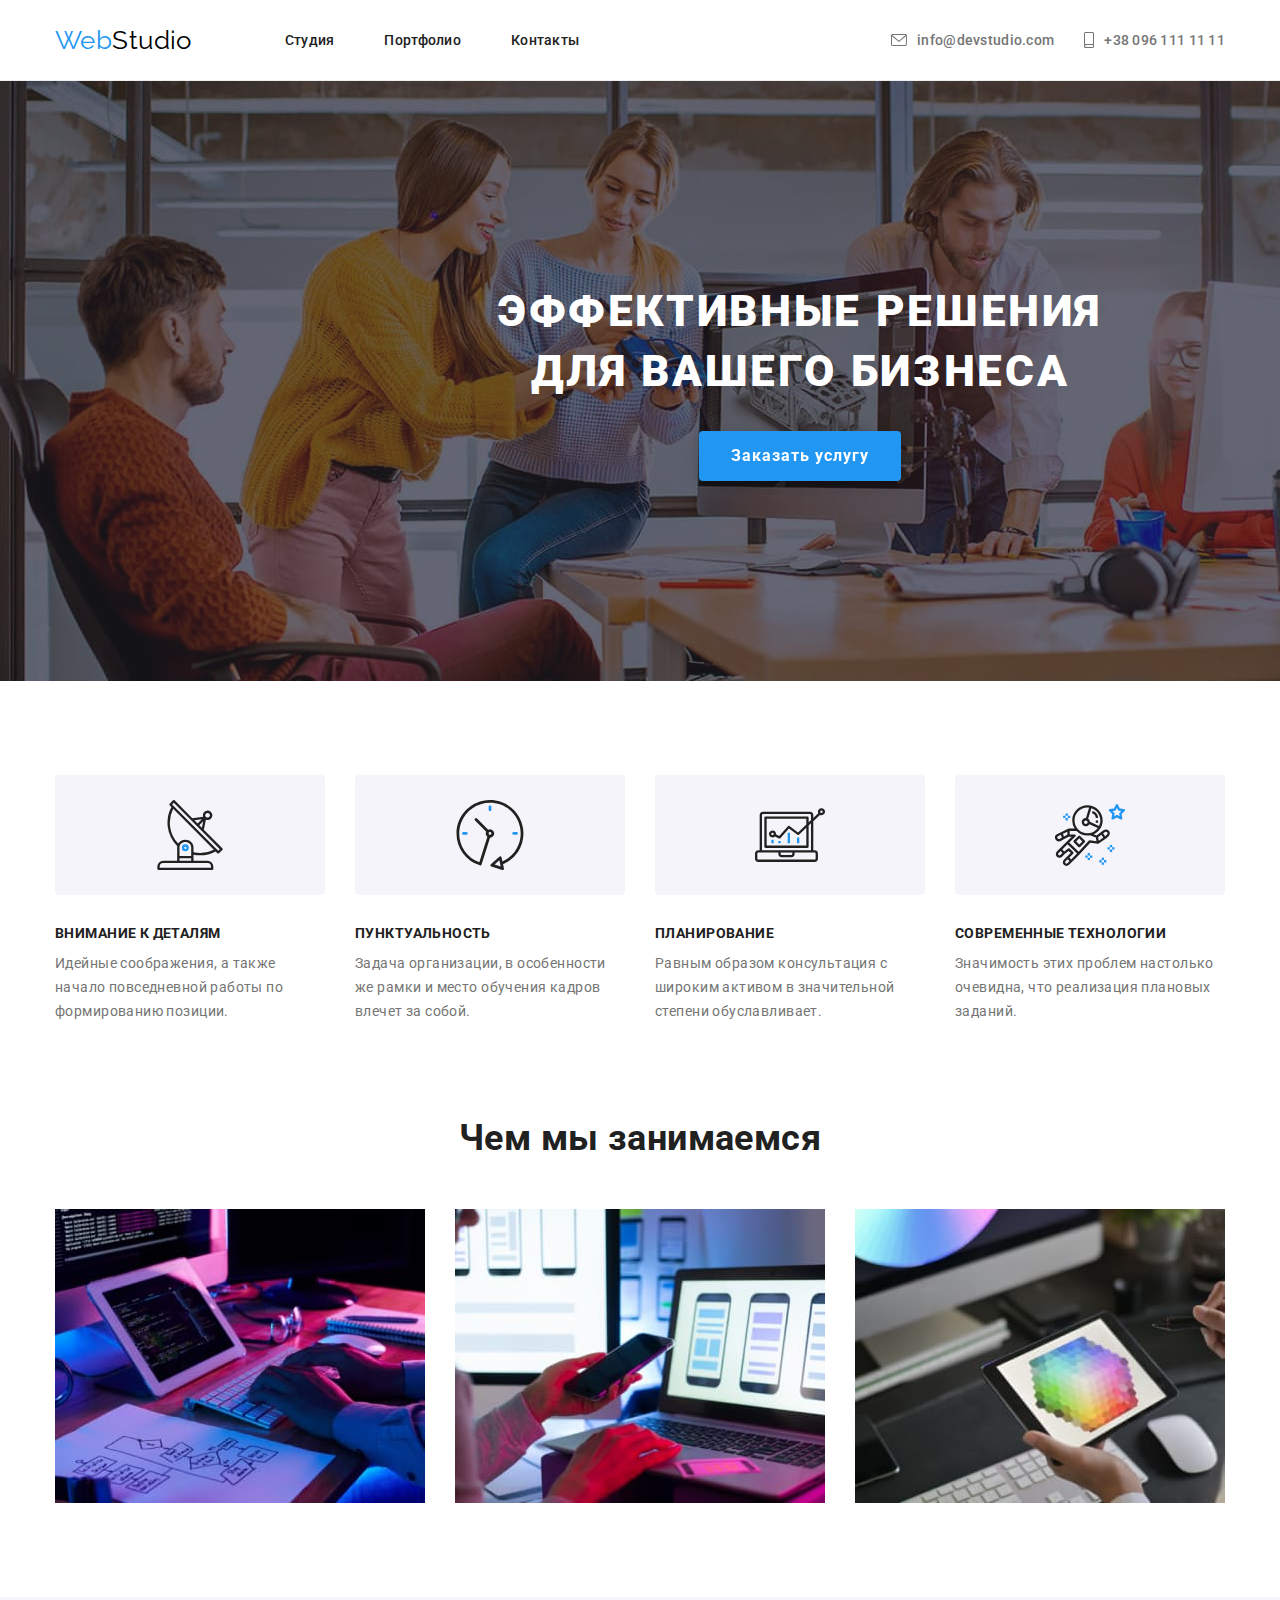
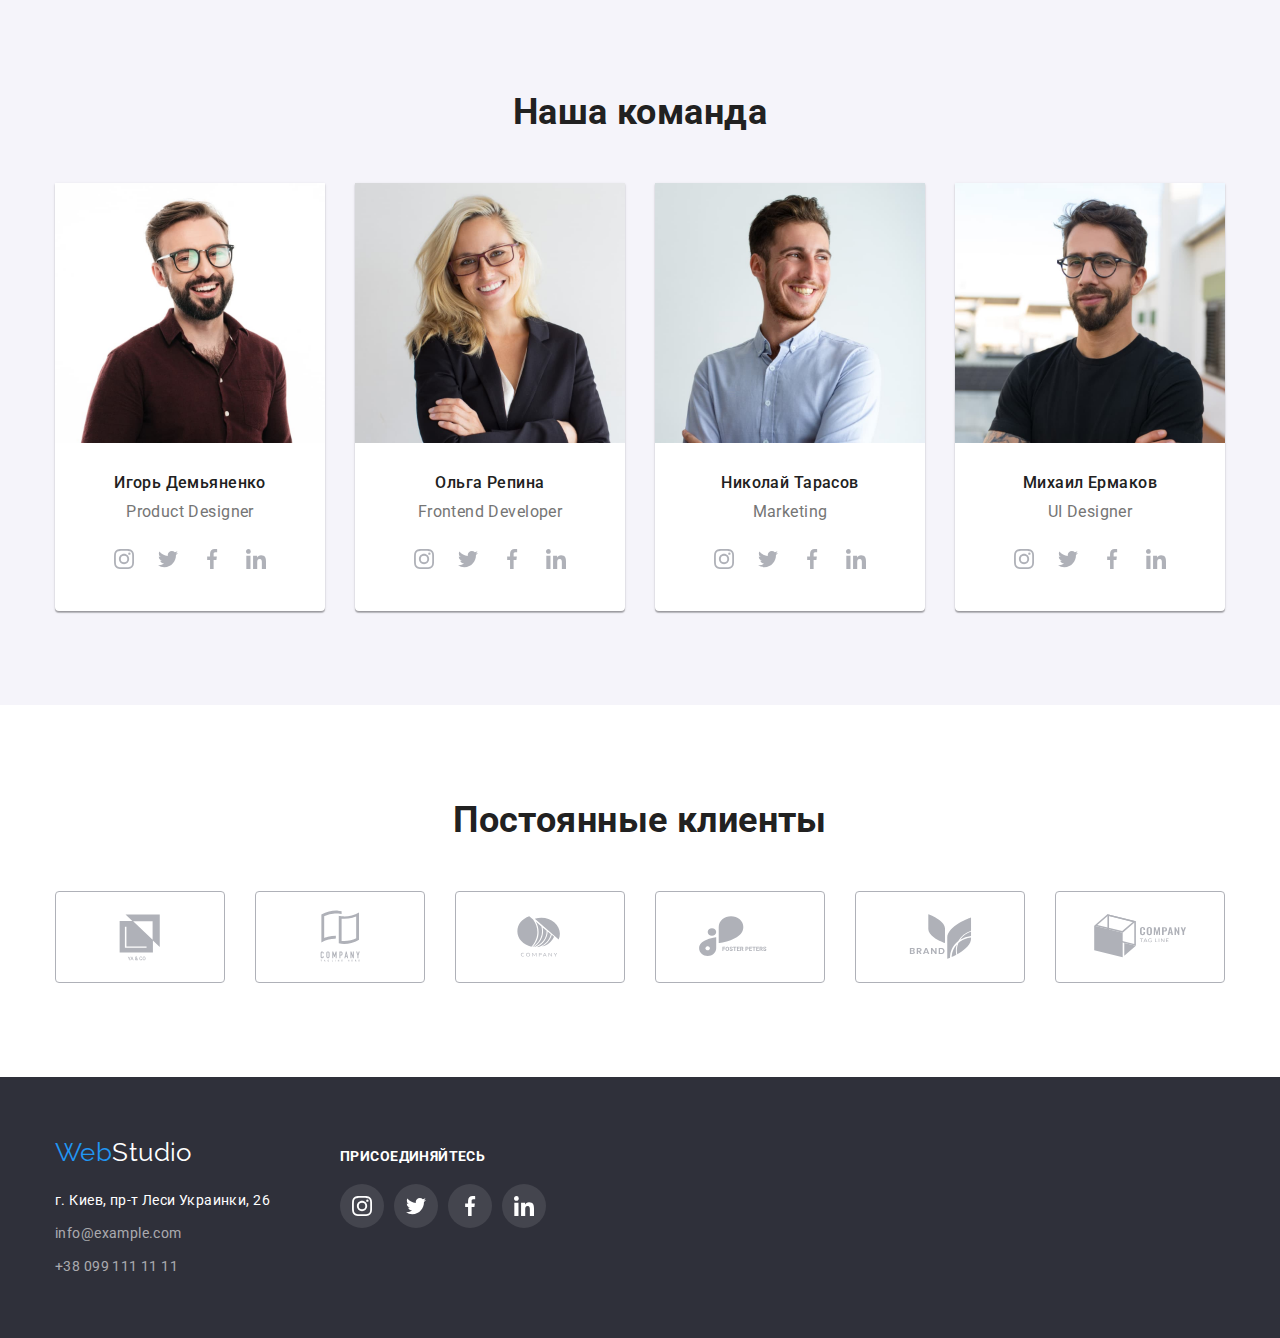
==== index.html @ 12facb0f "Initial commit" ====
<!DOCTYPE html>
<html lang="ru">
  <head>
    <meta charset="UTF-8" />
    <meta http-equiv="X-UA-Compatible" content="IE=edge" />
    <meta name="viewport" content="width=device-width, initial-scale=1.0" />
    <title>Студия</title>
    <!-- <link rel="stylesheet" href="./css/reset.css" /> -->
    <link rel="stylesheet" href="https://cdnjs.cloudflare.com/ajax/libs/modern-normalize/1.1.0/modern-normalize.min.css" />
    <link rel="stylesheet" href="./css/styles.css" />
  </head>
  <body>
    <header>
      <!-- navigation bar -->
      <div class="container">
        <div class="nav-bar">
          <nav>
            <a href="./index.html" class="logo"><span>Web</span>Studio</a>
            <ul class="nav-menu">
              <li class="item"><a class="nav-link" href="./index.html">Студия</a></li>
              <li class="item"><a class="nav-link" href="./portfollio.html">Портфолио</a></li>
              <li class="item"><a class="nav-link" href="">Контакты</a></li>
            </ul>
          </nav>

          <!-- contacts -->
          <ul class="cont-menu">
            <li class="item">
              <a class="cont-link" href="mailto:info@devstudio.com">
                <svg class="icon mail">
                  <use href="./images/sprite.svg#icon-envelope"></use>
                </svg>
                info@devstudio.com
              </a>
            </li>

            <li class="item">
              <a class="cont-link" href="tel:+380961111111">
                <svg class="icon phone">
                  <use href="./images/sprite.svg#icon-smartphone"></use>
                </svg>
                +38 096 111 11 11
              </a>
            </li>
          </ul>
        </div>
      </div>
    </header>

    <main>
      <!-- Hero -->
      <div class="overlay">
        <section class="hero">
          <div class="container">
            <h1 class="hero-text">Эффективные решения для вашего бизнеса</h1>
            <button type="button" class="button" data-modal-open>Заказать услугу</button>
          </div>
        </section>
      </div>

      <!-- Features -->
      <section class="features">
        <div class="container">
          <h2 hidden>Особенности</h2>
          <ul class="list">
            <li class="item">
              <div class="features-icons">
                <svg class="icon">
                  <use href="./images/sprite.svg#antenna"></use>
                </svg>
              </div>
              <h3 class="features-title">Внимание к деталям</h3>
              <p class="features-text">Идейные соображения, а также начало повседневной работы по формированию позиции.</p>
            </li>
            <li class="item">
              <div class="features-icons">
                <svg class="icon">
                  <use href="./images/sprite.svg#clock"></use>
                </svg>
              </div>
              <h3 class="features-title">Пунктуальность</h3>
              <p class="features-text">Задача организации, в особенности же рамки и место обучения кадров влечет за собой.</p>
            </li>
            <li class="item">
              <div class="features-icons">
                <svg class="icon">
                  <use href="./images/sprite.svg#diagram"></use>
                </svg>
              </div>
              <h3 class="features-title">Планирование</h3>
              <p class="features-text">Равным образом консультация с широким активом в значительной степени обуславливает.</p>
            </li>
            <li class="item">
              <div class="features-icons">
                <svg class="icon">
                  <use href="./images/sprite.svg#astronaut"></use>
                </svg>
              </div>
              <h3 class="features-title">Современные технологии</h3>
              <p class="features-text">Значимость этих проблем настолько очевидна, что реализация плановых заданий.</p>
            </li>
          </ul>
        </div>
      </section>

      <!-- About us gallery -->
      <section class="about">
        <div class="container">
          <h2 class="about-title">Чем мы занимаемся</h2>
          <ul class="list">
            <li class="banner">
              <img class="image" src="./images/img-1-opt.jpg" alt="Картинка компьютера" width="370" />
            </li>
            <li class="banner">
              <img class="image" src="./images/img-2-opt.jpg" alt="Картинка телефона" width="370" />
            </li>
            <li class="banner">
              <img class="image" src="./images/img-3-opt.jpg" alt="Картинка планшета" width="370" />
            </li>
          </ul>
        </div>
      </section>

      <!-- Our Team cards -->

      <section class="team">
        <div class="container">
          <h2 class="title">Наша команда</h2>
          <ul>
            <li class="team-card">
              <img src="./images/igor-opt.jpg" alt="Игорь Демьяненко" width="270" />
              <div class="card-text">
                <h3 class="member-name">Игорь Демьяненко</h3>
                <p class="member-role">Product Designer</p>
              </div>
              <ul class="card-icons">
                <li class="item">
                  <a href="https://www.instagram.com/" target="_blank" rel="noopener noreferrer nofollow">
                    <svg class="icon">
                      <use href="./images/sprite.svg#icon-instagram"></use>
                    </svg>
                  </a>
                </li>
                <li class="item">
                  <a href="https://twitter.com/" target="_blank" rel="noopener noreferrer nofollow">
                    <svg class="icon">
                      <use href="./images/sprite.svg#icon-twitter"></use>
                    </svg>
                  </a>
                </li>
                <li class="item">
                  <a href="https://www.facebook.com/" target="_blank" rel="noopener noreferrer nofollow">
                    <svg class="icon">
                      <use href="./images/sprite.svg#icon-facebook"></use>
                    </svg>
                  </a>
                </li>
                <li class="item">
                  <a href="https://www.linkedin.com/" target="_blank" rel="noopener noreferrer nofollow">
                    <svg class="icon">
                      <use href="./images/sprite.svg#icon-linkedin"></use>
                    </svg>
                  </a>
                </li>
              </ul>
            </li>
            <li class="team-card">
              <img src="./images/olga-opt.jpg" alt="Ольга Репина" width="270" />
              <div class="card-text">
                <h3 class="member-name">Ольга Репина</h3>
                <p class="member-role">Frontend Developer</p>
              </div>
              <ul class="card-icons">
                <li class="item">
                  <a href="https://www.instagram.com/" target="_blank" rel="noopener noreferrer nofollow">
                    <svg class="icon">
                      <use href="./images/sprite.svg#icon-instagram"></use>
                    </svg>
                  </a>
                </li>
                <li class="item">
                  <a href="https://twitter.com/" target="_blank" rel="noopener noreferrer nofollow">
                    <svg class="icon">
                      <use href="./images/sprite.svg#icon-twitter"></use>
                    </svg>
                  </a>
                </li>
                <li class="item">
                  <a href="https://www.facebook.com/" target="_blank" rel="noopener noreferrer nofollow">
                    <svg class="icon">
                      <use href="./images/sprite.svg#icon-facebook"></use>
                    </svg>
                  </a>
                </li>
                <li class="item">
                  <a href="https://www.linkedin.com/" target="_blank" rel="noopener noreferrer nofollow">
                    <svg class="icon">
                      <use href="./images/sprite.svg#icon-linkedin"></use>
                    </svg>
                  </a>
                </li>
              </ul>
            </li>
            <li class="team-card">
              <img src="./images/mikola-opt.jpg" alt="Николай Тарасов" width="270" />
              <div class="card-text">
                <h3 class="member-name">Николай Тарасов</h3>
                <p class="member-role">Marketing</p>
              </div>
              <ul class="card-icons">
                <li class="item">
                  <a href="https://www.instagram.com/" target="_blank" rel="noopener noreferrer nofollow">
                    <svg class="icon">
                      <use href="./images/sprite.svg#icon-instagram"></use>
                    </svg>
                  </a>
                </li>
                <li class="item">
                  <a href="https://twitter.com/" target="_blank" rel="noopener noreferrer nofollow">
                    <svg class="icon">
                      <use href="./images/sprite.svg#icon-twitter"></use>
                    </svg>
                  </a>
                </li>
                <li class="item">
                  <a href="https://www.facebook.com/" target="_blank" rel="noopener noreferrer nofollow">
                    <svg class="icon">
                      <use href="./images/sprite.svg#icon-facebook"></use>
                    </svg>
                  </a>
                </li>
                <li class="item">
                  <a href="https://www.linkedin.com/" target="_blank" rel="noopener noreferrer nofollow">
                    <svg class="icon">
                      <use href="./images/sprite.svg#icon-linkedin"></use>
                    </svg>
                  </a>
                </li>
              </ul>
            </li>
            <li class="team-card">
              <img src="./images/mihailo-opt.jpg" alt="Михаил Ермаков" width="270" />
              <div class="card-text">
                <h3 class="member-name">Михаил Ермаков</h3>
                <p class="member-role">UI Designer</p>
              </div>
              <ul class="card-icons">
                <li class="item">
                  <a href="https://www.instagram.com/" target="_blank" rel="noopener noreferrer nofollow">
                    <svg class="icon">
                      <use href="./images/sprite.svg#icon-instagram"></use>
                    </svg>
                  </a>
                </li>
                <li class="item">
                  <a href="https://twitter.com/" target="_blank" rel="noopener noreferrer nofollow">
                    <svg class="icon">
                      <use href="./images/sprite.svg#icon-twitter"></use>
                    </svg>
                  </a>
                </li>
                <li class="item">
                  <a href="https://www.facebook.com/" target="_blank" rel="noopener noreferrer nofollow">
                    <svg class="icon">
                      <use href="./images/sprite.svg#icon-facebook"></use>
                    </svg>
                  </a>
                </li>
                <li class="item">
                  <a href="https://www.linkedin.com/" target="_blank" rel="noopener noreferrer nofollow">
                    <svg class="icon">
                      <use href="./images/sprite.svg#icon-linkedin"></use>
                    </svg>
                  </a>
                </li>
              </ul>
            </li>
          </ul>
        </div>
      </section>
      <section class="clients">
        <div class="container">
          <h1 class="title">Постоянные клиенты</h1>
          <ul class="list">
            <li class="item">
              <a href="" class="link">
                <svg class="icon">
                  <use href="./images/sprite.svg#icon-client-1"></use>
                </svg>
              </a>
            </li>
            <li class="item">
              <a href="" class="link"
                ><svg class="icon">
                  <use href="./images/sprite.svg#icon-client-2"></use>
                </svg>
              </a>
            </li>
            <li class="item">
              <a href="" class="link"
                ><svg class="icon">
                  <use href="./images/sprite.svg#icon-client-3"></use>
                </svg>
              </a>
            </li>
            <li class="item">
              <a href="" class="link">
                <svg class="icon">
                  <use href="./images/sprite.svg#icon-client-4"></use>
                </svg>
              </a>
            </li>
            <li class="item">
              <a href="" class="link">
                <svg class="icon">
                  <use href="./images/sprite.svg#icon-client-5"></use>
                </svg>
              </a>
            </li>
            <li class="item">
              <a href="" class="link">
                <svg class="icon">
                  <use href="./images/sprite.svg#icon-client-6"></use>
                </svg>
              </a>
            </li>
          </ul>
        </div>
      </section>
    </main>

    <!-- Footer -->
    <footer>
      <div class="container">
        <div class="footer-content">
          <a href="./index.html" class="logo"><span>Web</span>Studio</a>
          <address>
            <ul class="add-menu">
              <li class="map item">
                <a
                  class="map-link"
                  href="https://goo.gl/maps/CPtrU1FHBa2aNyZL9"
                  target="_blank"
                  rel="noopener noreferrer nofollow"
                  >г. Киев, пр-т Леси Украинки, 26</a
                >
              </li>
              <li class="item">
                <a href="mailto:info@example.com" class="address-link">info@example.com</a>
              </li>
              <li class="item">
                <a href="tel:+380991111111" class="address-link">+38 099 111 11 11</a>
              </li>
            </ul>
          </address>
        </div>
        <div class="footer-media">
          <p class="title">Присоединяйтесь</p>
          <div class="social">
            <ul class="icons">
              <li class="item">
                <a href="https://www.instagram.com/" target="_blank" rel="noopener noreferrer nofollow">
                  <svg class="icon">
                    <use href="./images/sprite.svg#icon-instagram"></use>
                  </svg>
                </a>
              </li>
              <li class="item">
                <a href="https://twitter.com/" target="_blank" rel="noopener noreferrer nofollow">
                  <svg class="icon">
                    <use href="./images/sprite.svg#icon-twitter"></use>
                  </svg>
                </a>
              </li>
              <li class="item">
                <a href="https://www.facebook.com/" target="_blank" rel="noopener noreferrer nofollow">
                  <svg class="icon">
                    <use href="./images/sprite.svg#icon-facebook"></use>
                  </svg>
                </a>
              </li>
              <li class="item">
                <a href="https://www.linkedin.com/" target="_blank" rel="noopener noreferrer nofollow">
                  <svg class="icon">
                    <use href="./images/sprite.svg#icon-linkedin"></use>
                  </svg>
                </a>
              </li>
            </ul>
          </div>
        </div>
      </div>
    </footer>
    <script></script>
  </body>
</html>
---- css/styles.css ----
@import url("https://fonts.googleapis.com/css2?family=Raleway:wght@700&display=swap");
@import url("https://fonts.googleapis.com/css2?family=Roboto:wght@400;500;700;900&display=swap");

/* ---------------------------variables--------------------------- */
:root {
  --color-main: #212121;
  --color-alt: #757575;
  --color-accent: #2196f3;
  --color-bg-alt: #2f303a;
  --color-bg-sect: #f5f4fa;
}

/* ---------------------------global---------------------------- */
header {
  border-bottom: 1px solid #eeeeee;
}
body {
  font-family: "Roboto", sans-serif;
  color: var(--color-alt);
  font-size: 14px;
  line-height: calc(24 / 14);
  background-color: #ffffff;
  letter-spacing: 0.03em;
}

a {
  text-decoration: none;
}
ul {
  list-style: none;
  margin: 0;
  padding: 0;
}
h1,
h2,
h3,
h4,
h5,
h6,
p {
  margin: 0;
  word-wrap: break-word;
}

address {
  font-style: normal;
}
img {
  display: block;
  min-width: 100%;
  height: auto;
}

.container {
  width: 1200px;
  /* outline: tomato solid 2px; */
  margin-left: auto;
  margin-right: auto;
  padding-left: 15px;
  padding-right: 15px;
}
/* ---------------------------header--------------------------- */

.nav-bar {
  display: flex;
  align-items: center;
}
nav {
  display: flex;
  align-items: center;
}
.logo {
  font-family: "Raleway", sans-serif;
  font-size: 26px;
  color: #000000;
  line-height: 31px;
}
.logo span {
  color: var(--color-accent);
}
.nav-menu {
  display: flex;
}
.nav-menu .item:not(:last-child) {
  margin-right: 50px;
}
.nav-menu {
  margin-left: 93px;
}
.nav-link {
  display: block;
  padding-top: 32px;
  padding-bottom: 32px;

  color: var(--color-main);
  font-weight: 500;
  letter-spacing: 0.02em;
  line-height: 16px;
}
.nav-link:hover,
.nav-link:focus {
  color: var(--color-accent);
}

.cont-menu {
  display: flex;
  margin-left: auto;
}

.cont-menu .icon {
  fill: currentColor;
  margin-right: 10px;
}

.mail {
  max-width: 16px;
  max-height: 12px;
}
.phone {
  max-width: 10px;
  max-height: 16px;
}
.cont-menu .item:not(:last-child) {
  margin-right: 30px;
}
.cont-link {
  display: flex;
  align-items: center;

  color: var(--color-alt);
  font-weight: 500;
  letter-spacing: 0.02em;
  line-height: 16px;
}
.cont-link:hover,
.cont-link:focus {
  color: var(--color-accent);
}

/* ---------------------------main--------------------------- */
.hero {
  text-align: center;
  padding-top: 200px;
  padding-bottom: 200px;
}

.overlay {
  height: 600px;
  width: 1600px;
  margin-right: auto;
  margin-left: auto;

  background-image: linear-gradient(to right, rgba(47, 48, 58, 0.4), rgba(47, 48, 58, 0.4)), url(../images/hero-bg.jpg);

  background-repeat: no-repeat;
  background-size: cover;
  background-position: center;
}
.hero-text {
  max-width: 696px;
  margin-left: auto;
  margin-right: auto;
  margin-bottom: 30px;

  color: #ffffff;
  font-size: 44px;
  line-height: calc(60 / 44);
  letter-spacing: 0.06em;
  font-weight: 900;
  text-transform: uppercase;
}
.hero .button {
  font-family: inherit;
  font-size: 16px;
  line-height: calc(30 / 16);
  letter-spacing: 0.06em;
  font-weight: 700;
  color: #ffffff;

  padding: 10px 32px;
  background-color: var(--color-accent);
  cursor: pointer;
  filter: drop-shadow(0px 4px 4px rgba(0, 0, 0, 0.25));
  border: none;
  border-radius: 4px;
}
.hero .button:hover,
.hero .button:focus,
.hero .button:active {
  background-color: #188ce8;
  box-shadow: 0px 4px 4px rgba(0, 0, 0, 0.15);
}

/* ---------------------------Features--------------------------- */
.features {
  padding-top: 94px;
  padding-bottom: 94px;
}
.features .list {
  display: flex;
}
.features .item {
  width: calc((100% - 90px) / 4);
}
.features .item:not(:last-child) {
  margin-right: 30px;
}

.features-icons {
  display: flex;
  margin-bottom: 30px;
  justify-content: center;
  padding-top: 25px;
  padding-bottom: 25px;
  background-color: var(--color-bg-sect);
  border-radius: 4px;
}
.features .icon {
  max-width: 70px;
  max-height: 70px;
  fill: var(--color-main);
}

.features-title {
  margin-bottom: 10px;

  color: var(--color-main);
  font-size: 14px;
  line-height: 16px;
  font-weight: 700;
  text-transform: uppercase;
}
.features-text {
  line-height: 24px;
  letter-spacing: 0.03em;
}

/* ----------------------about us gallery---------------------- */

.about {
  display: flex;
  flex-direction: column;
  padding-bottom: 94px;
  align-items: center;
}
.about .list {
  display: flex;
}

.about .banner:not(:last-child) {
  margin-right: 30px;
}
.about-title {
  margin-bottom: 50px;

  color: var(--color-main);
  font-size: 36px;
  line-height: 42px;
  font-weight: 700;
  text-align: center;
}
/* ----------------------team section----------------------*/

.team {
  background-color: var(--color-bg-sect);
  padding-bottom: 94px;
  padding-top: 94px;
}
.team .container {
  display: flex;
  flex-direction: column;
  align-items: center;
}
.team .title {
  margin-bottom: 50px;

  color: var(--color-main);
  font-size: 36px;
  line-height: 42px;
  text-align: center;
}

.team ul {
  display: flex;
}
.team-card {
  background-color: #ffffff;
  width: 270px;

  box-shadow: 0px 1px 3px rgba(0, 0, 0, 0.12), 0px 1px 1px rgba(0, 0, 0, 0.14), 0px 2px 1px rgba(0, 0, 0, 0.2);
  border-radius: 0px 0px 4px 4px;
}

.team-card:not(:last-child) {
  margin-right: 30px;
}

.card-text {
  text-align: center;
  margin-top: 30px;
  margin-bottom: 16px;
}
.team .member-name {
  margin-bottom: 10px;

  color: var(--color-main);
  font-size: 16px;
  line-height: 19px;
  font-weight: 500;
}
.team .member-role {
  font-size: 16px;
  line-height: 19px;
}
.card-icons {
  display: flex;
  justify-content: center;
  margin-bottom: 30px;
}
.card-icons .icon {
  width: 20px;
  height: 20px;
}

.card-icons a:not(:last-child) {
  margin-right: 10px;
}
.card-icons a {
  display: flex;
  align-items: center;
  justify-content: center;
  width: 44px;
  height: 44px;
  border-radius: 50%;

  fill: #afb1b8;
  background-color: #ffffff;
}
.card-icons a:hover,
.card-icons a:focus {
  background-color: var(--color-accent);
  fill: #ffffff;
}

/* --------------------------clients--------------------------- */

.clients {
  padding-top: 94px;
  padding-bottom: 94px;
}
.clients .list {
  display: flex;
}
.clients .title {
  margin-bottom: 50px;

  color: var(--color-main);
  font-size: 36px;
  line-height: 42px;
  text-align: center;
}
.clients .link {
  display: flex;
  width: 170px;
  height: 92px;

  border: 1px solid #afb1b8;
  border-radius: 4px;

  fill: #afb1b8;
  background-color: #fff;
}
.clients .link:hover,
.clients .link:focus {
  fill: var(--color-accent);
  border-color: var(--color-accent);
}

.clients .item:not(:last-child) {
  margin-right: 30px;
}

/* .clients .icon {
} */
/* ---------------------------main portfolio--------------------------- */
.port {
  padding-top: 96px;
  padding-bottom: 92px;
}
.port-menu {
  display: flex;
  justify-content: center;
  margin-bottom: 50px;
}

.port-menu .button {
  padding-top: 6px;
  padding-bottom: 6px;
  padding-right: 22px;
  padding-left: 22px;

  font-family: inherit;
  color: var(--color-main);
  font-size: 16px;
  font-weight: 500;
  line-height: calc(26 / 16);
  letter-spacing: 0.03em;

  background-color: #f5f4fa;
  border: none;
  border-radius: 4px;
  cursor: pointer;
}
.port-menu .btn:not(:last-child) {
  margin-right: 8px;
}

.port-menu .button:hover,
.port-menu .button:focus,
.port-menu .button:active {
  color: #ffffff;
  background-color: var(--color-accent);
  box-shadow: 0px 3px 1px rgba(0, 0, 0, 0.1), 0px 1px 2px rgba(0, 0, 0, 0.08), 0px 2px 2px rgba(0, 0, 0, 0.12);
  border-radius: 4px;
}

.port-gallery {
  display: flex;
  flex-wrap: wrap;
}
.port-card {
  width: calc((100% - 60px) / 3);
  margin-right: 30px;
  margin-bottom: 30px;
}
.port-card:hover {
  box-shadow: 1px 1px rgba(0, 0, 0, 0.12), 0px 4px 4px rgba(0, 0, 0, 0.06), 1px 4px 6px rgba(0, 0, 0, 0.16);
}

.port-card:nth-child(3n) {
  margin-right: 0px;
}
.port-card:nth-last-child(-n + 3) {
  margin-bottom: 0px;
}

.card-container {
  padding: 24px 20px;
  border: 1px solid #eeeeee;
  border-top: 0;
}
.port-card-title {
  color: var(--color-main);
  font-size: 18px;
  line-height: calc(36 / 18);
  letter-spacing: 0.06em;
  font-weight: 700;
  margin-bottom: 4px;
}
.port-card-text {
  color: var(--color-alt);
  font-size: 16px;
  line-height: calc(30 / 16);
}

/* ---------------------------footer--------------------------- */

footer {
  padding-top: 60px;
  padding-bottom: 60px;

  background-color: var(--color-bg-alt);
}
footer .container {
  display: flex;
}
footer .logo {
  display: inline-block;
  color: white;
  line-height: 31px;
  margin-bottom: 20px;
}
.footer-content {
  margin-right: 70px;
}
.add-menu .item:not(:last-child) {
  margin-bottom: 9px;
}
.map-link {
  color: #ffffff;
  line-height: 24px;
}
.map-link:hover,
.map-link:focus {
  color: var(--color-accent);
}
.address-link {
  color: rgba(255, 255, 255, 0.6);
  line-height: 24px;
  letter-spacing: 00.03em;
}
.address-link:hover,
.address-link:focus {
  color: var(--color-accent);
}
footer .container {
  align-items: baseline;
}
.footer-media .title {
  margin-bottom: 20px;

  font-size: 14px;
  line-height: 16px;
  font-weight: 700;
  text-transform: uppercase;
  color: #fff;
}
.social .icons {
  display: flex;
}
.social .icon {
  width: 20px;
  height: 20px;
}

.social .item:not(:last-child) {
  margin-right: 10px;
}
.social a {
  display: flex;
  align-items: center;
  justify-content: center;
  width: 44px;
  height: 44px;
  border-radius: 50%;

  fill: #fff;
  background-color: rgba(255, 255, 255, 0.1);
}
.social a:hover,
.social a:focus {
  background-color: var(--color-accent);
  fill: #ffffff;
}
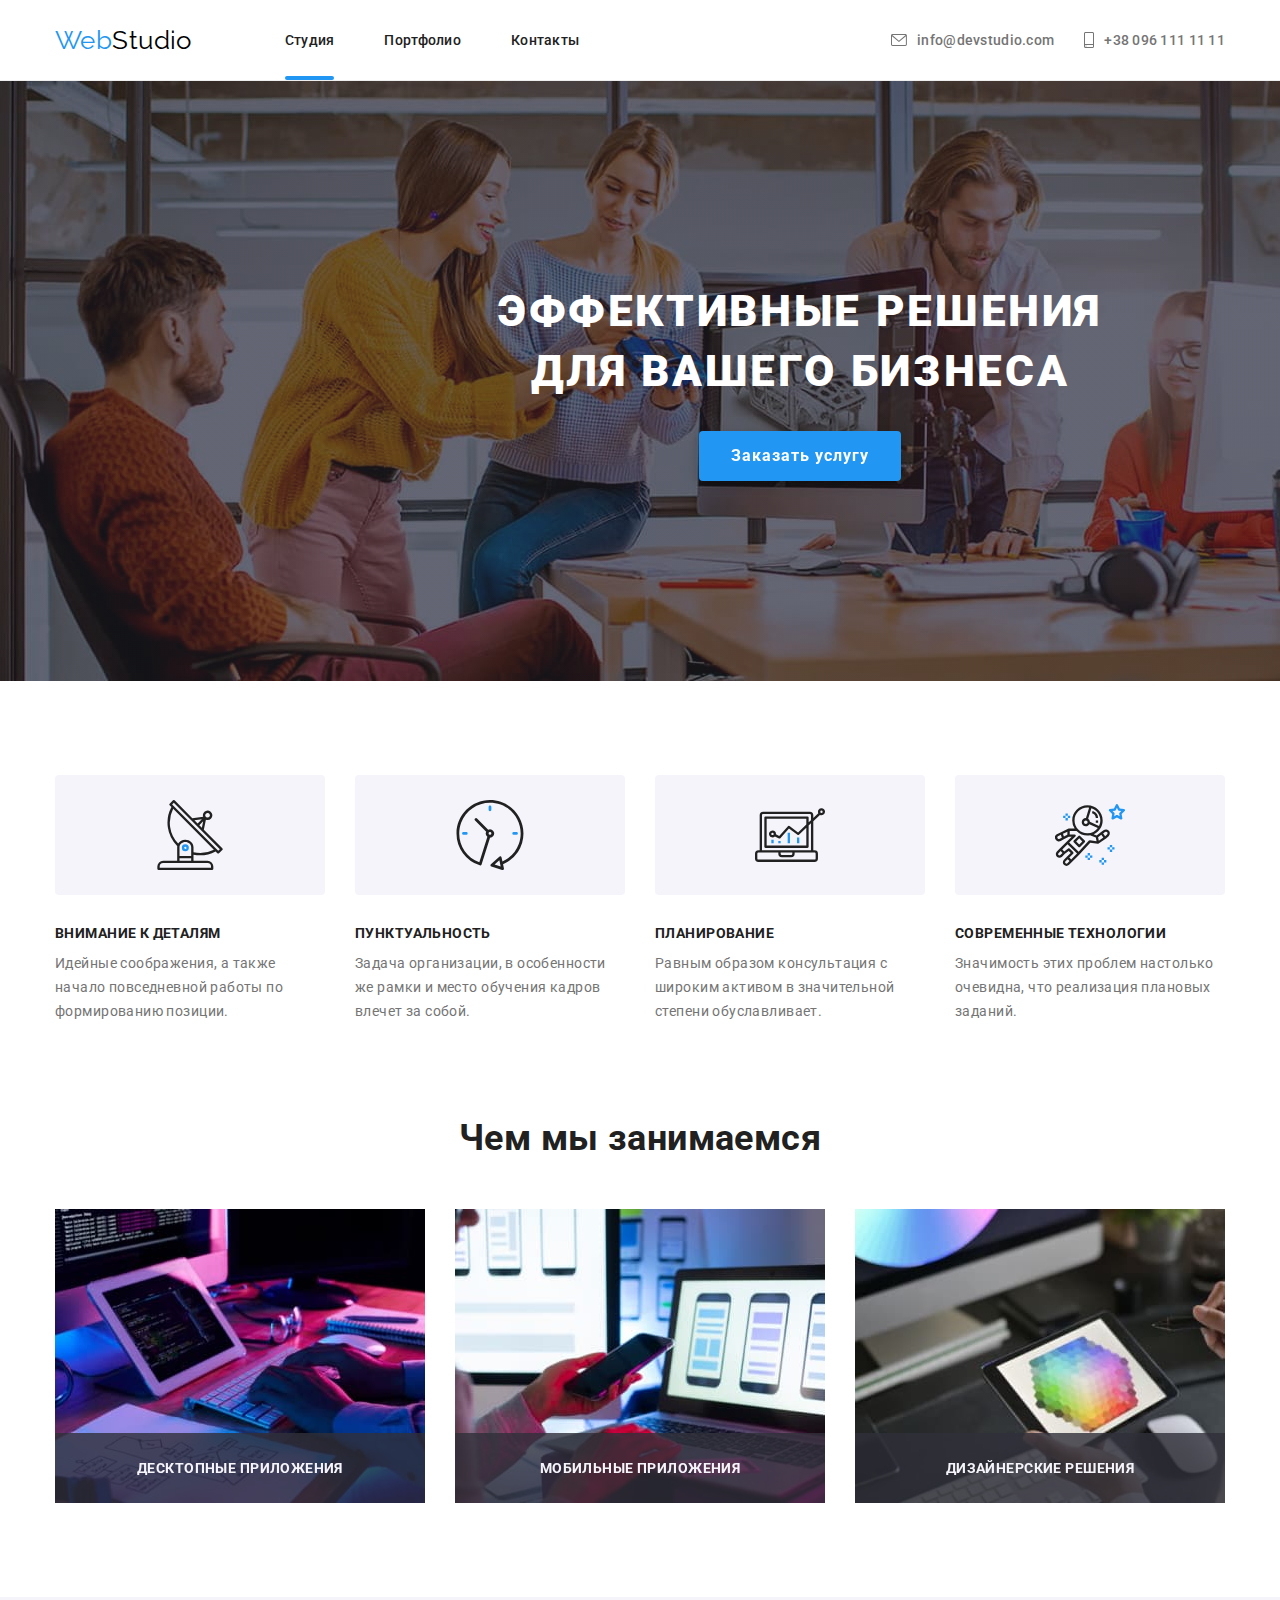
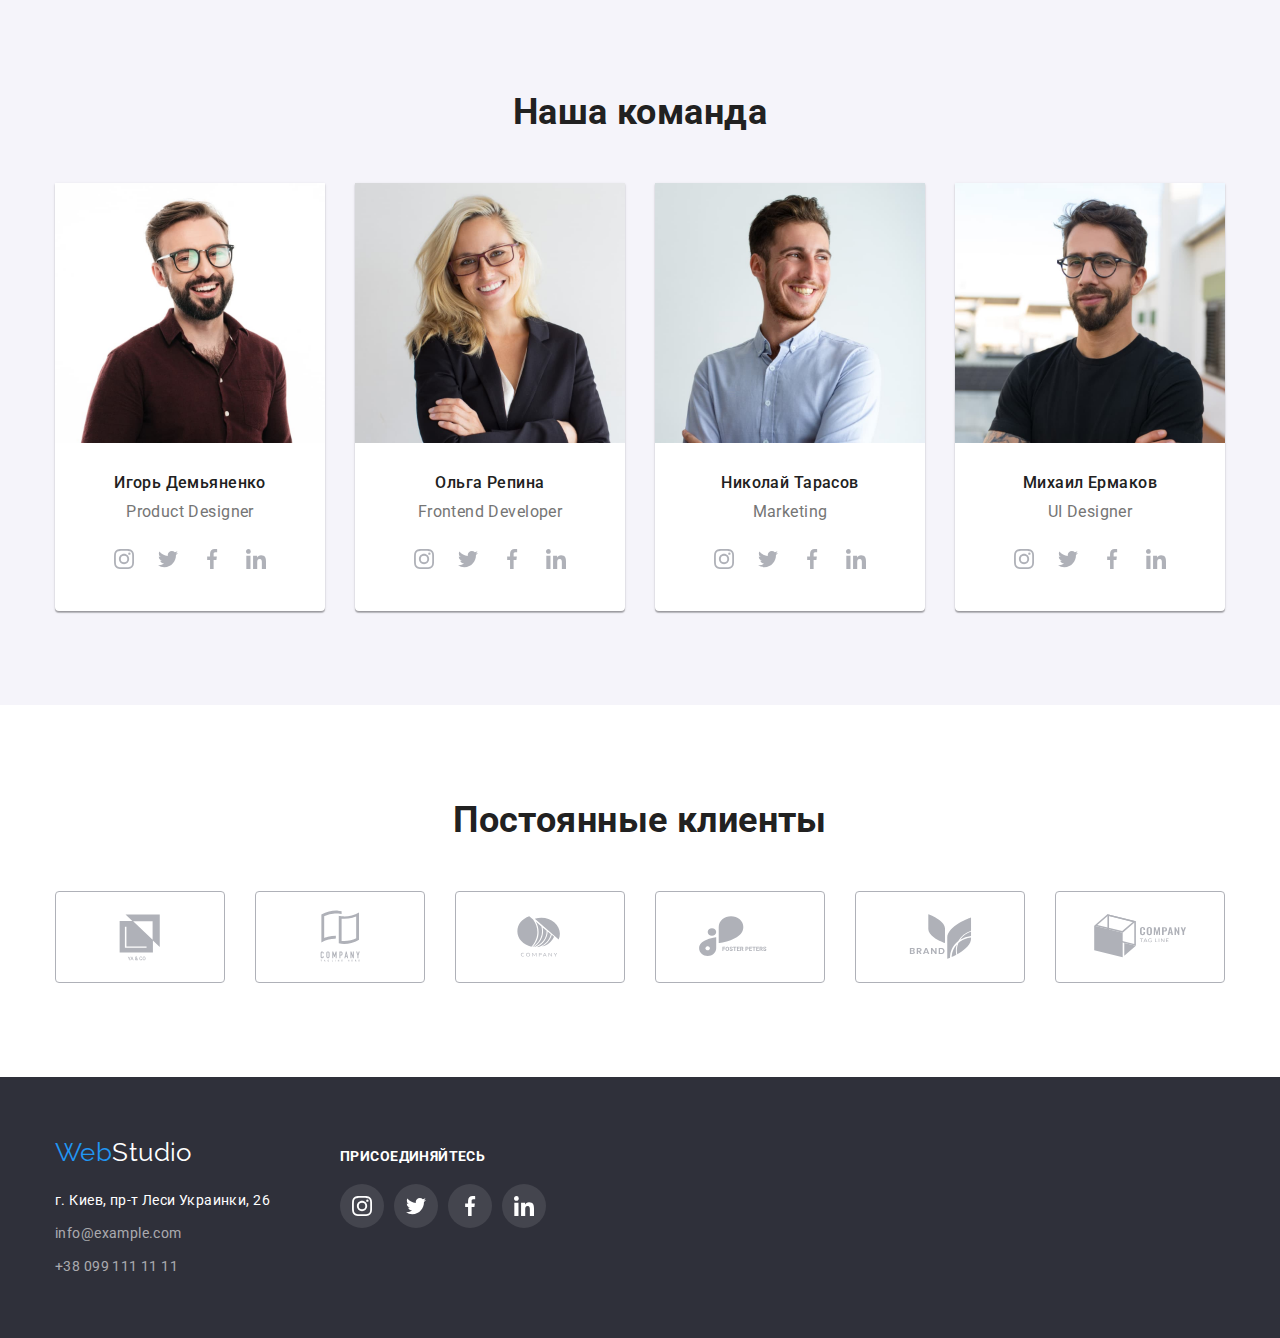
==== commit a05dffa1: "animations" ====
--- a/index.html
+++ b/index.html
@@ -17,7 +17,7 @@
           <nav>
             <a href="./index.html" class="logo"><span>Web</span>Studio</a>
             <ul class="nav-menu">
-              <li class="item"><a class="nav-link" href="./index.html">Студия</a></li>
+              <li class="item"><a class="nav-link active" href="./index.html">Студия</a></li>
               <li class="item"><a class="nav-link" href="./portfollio.html">Портфолио</a></li>
               <li class="item"><a class="nav-link" href="">Контакты</a></li>
             </ul>
@@ -55,6 +55,15 @@
             <h1 class="hero-text">Эффективные решения для вашего бизнеса</h1>
             <button type="button" class="button" data-modal-open>Заказать услугу</button>
           </div>
+          <div class="backdrop is-hidden" data-backdrop="">
+            <div class="modal" data-modal>
+              <button class="close" data-modal-close>
+                <svg class="icon">
+                  <use href="./images/sprite.svg#icon-close2"></use>
+                </svg>
+              </button>
+            </div>
+          </div>
         </section>
       </div>
 
@@ -110,12 +119,15 @@
           <ul class="list">
             <li class="banner">
               <img class="image" src="./images/img-1-opt.jpg" alt="Картинка компьютера" width="370" />
+              <p class="label">Десктопные приложения</p>
             </li>
             <li class="banner">
               <img class="image" src="./images/img-2-opt.jpg" alt="Картинка телефона" width="370" />
+              <p class="label">Мобильные приложения</p>
             </li>
             <li class="banner">
               <img class="image" src="./images/img-3-opt.jpg" alt="Картинка планшета" width="370" />
+              <p class="label">Дизайнерские решения</p>
             </li>
           </ul>
         </div>
@@ -391,6 +403,6 @@
         </div>
       </div>
     </footer>
-    <script></script>
+    <script src="./modal.js"></script>
   </body>
 </html>
--- a/css/styles.css
+++ b/css/styles.css
@@ -8,6 +8,7 @@
   --color-accent: #2196f3;
   --color-bg-alt: #2f303a;
   --color-bg-sect: #f5f4fa;
+  --animation-cubic: cubic-bezier(0.4, 0, 0.2, 1);
 }
 
 /* ---------------------------global---------------------------- */
@@ -81,6 +82,11 @@
 .nav-menu {
   display: flex;
 }
+
+.nav-menu .item {
+  position: relative;
+}
+
 .nav-menu .item:not(:last-child) {
   margin-right: 50px;
 }
@@ -97,9 +103,45 @@
   letter-spacing: 0.02em;
   line-height: 16px;
 }
+.active::before {
+  content: "";
+
+  position: absolute;
+  left: 0;
+  bottom: 0;
+
+  display: block;
+  width: 100%;
+  height: 4px;
+  border-radius: 2px;
+  background-color: var(--color-accent);
+}
+
+.nav-link::after {
+  content: "";
+
+  position: absolute;
+  left: 0;
+  bottom: 0;
+
+  display: block;
+  width: 100%;
+  height: 4px;
+  border-radius: 2px;
+  background-color: var(--color-accent);
+
+  transform: scaleX(0);
+  transition: transform 250ms var(--animation-cubic);
+}
+
 .nav-link:hover,
 .nav-link:focus {
   color: var(--color-accent);
+}
+
+.nav-link:hover::after,
+.nav-link:focus::after {
+  transform: scaleX(1);
 }
 
 .cont-menu {
@@ -190,7 +232,64 @@
   background-color: #188ce8;
   box-shadow: 0px 4px 4px rgba(0, 0, 0, 0.15);
 }
-
+.backdrop {
+  position: fixed;
+  top: 0;
+  left: 0;
+  width: 100%;
+  height: 100%;
+  background-color: rgba(0, 0, 0, 0.2);
+
+  opacity: 1;
+  transition: opacity 250ms var(--animation-cubic);
+}
+.backdrop.is-hidden {
+  opacity: 0;
+  pointer-events: none;
+}
+
+.backdrop.is-hidden .modal {
+  transform: scale(1.1) translate(-50%, -50%);
+}
+
+.modal {
+  position: absolute;
+  top: 50%;
+  left: 50%;
+
+  min-width: 528px;
+  min-height: 581px;
+  border-radius: 4px;
+  box-shadow: 0px 1px 3px rgba(0, 0, 0, 0.12), 0px 1px 1px rgba(0, 0, 0, 0.14), 0px 2px 1px rgba(0, 0, 0, 0.2);
+
+  background-color: #fff;
+
+  transform: translate(-50%, -50%) scale(1);
+  transition: transform 250ms var(--animation-cubic);
+}
+.close {
+  position: absolute;
+  top: 9px;
+  right: 12px;
+
+  width: 30px;
+  height: 30px;
+  padding: 0;
+  border-radius: 50%;
+  border: 1px solid rgba(0, 0, 0, 0.1);
+
+  display: flex;
+  justify-content: center;
+  align-items: center;
+  cursor: pointer;
+
+  background-color: #fff;
+}
+.close .icon {
+  width: 11px;
+  height: 11px;
+  fill: #000000;
+}
 /* ---------------------------Features--------------------------- */
 .features {
   padding-top: 94px;
@@ -246,7 +345,9 @@
 .about .list {
   display: flex;
 }
-
+.about .banner {
+  position: relative;
+}
 .about .banner:not(:last-child) {
   margin-right: 30px;
 }
@@ -258,6 +359,24 @@
   line-height: 42px;
   font-weight: 700;
   text-align: center;
+}
+.label {
+  position: absolute;
+  bottom: 0;
+  left: 0;
+
+  padding-top: 27px;
+  padding-bottom: 27px;
+  width: 100%;
+
+  text-align: center;
+  text-transform: uppercase;
+  font-size: 14px;
+  line-height: 16px;
+  font-weight: 700;
+
+  color: var(--color-bg-sect);
+  background-color: rgba(47, 48, 58, 0.8);
 }
 /* ----------------------team section----------------------*/
 
@@ -462,7 +581,35 @@
   font-size: 16px;
   line-height: calc(30 / 16);
 }
-
+.thumb {
+  position: relative;
+  overflow: hidden;
+}
+.animation-overlay {
+  position: absolute;
+  top: 0;
+  left: 0;
+
+  width: 100%;
+  height: 100%;
+  display: flex;
+  align-items: center;
+  background-color: rgba(33, 150, 243, 0.9);
+
+  transform: translateY(100%);
+  transition: transform 250ms var(--animation-cubic);
+}
+.port-card:hover .animation-overlay {
+  transform: translateY(0);
+}
+.animation-overlay p {
+  margin: 63px 24px;
+
+  font-size: 18px;
+  line-height: 28px;
+  font-weight: 400;
+  color: #fff;
+}
 /* ---------------------------footer--------------------------- */
 
 footer {
